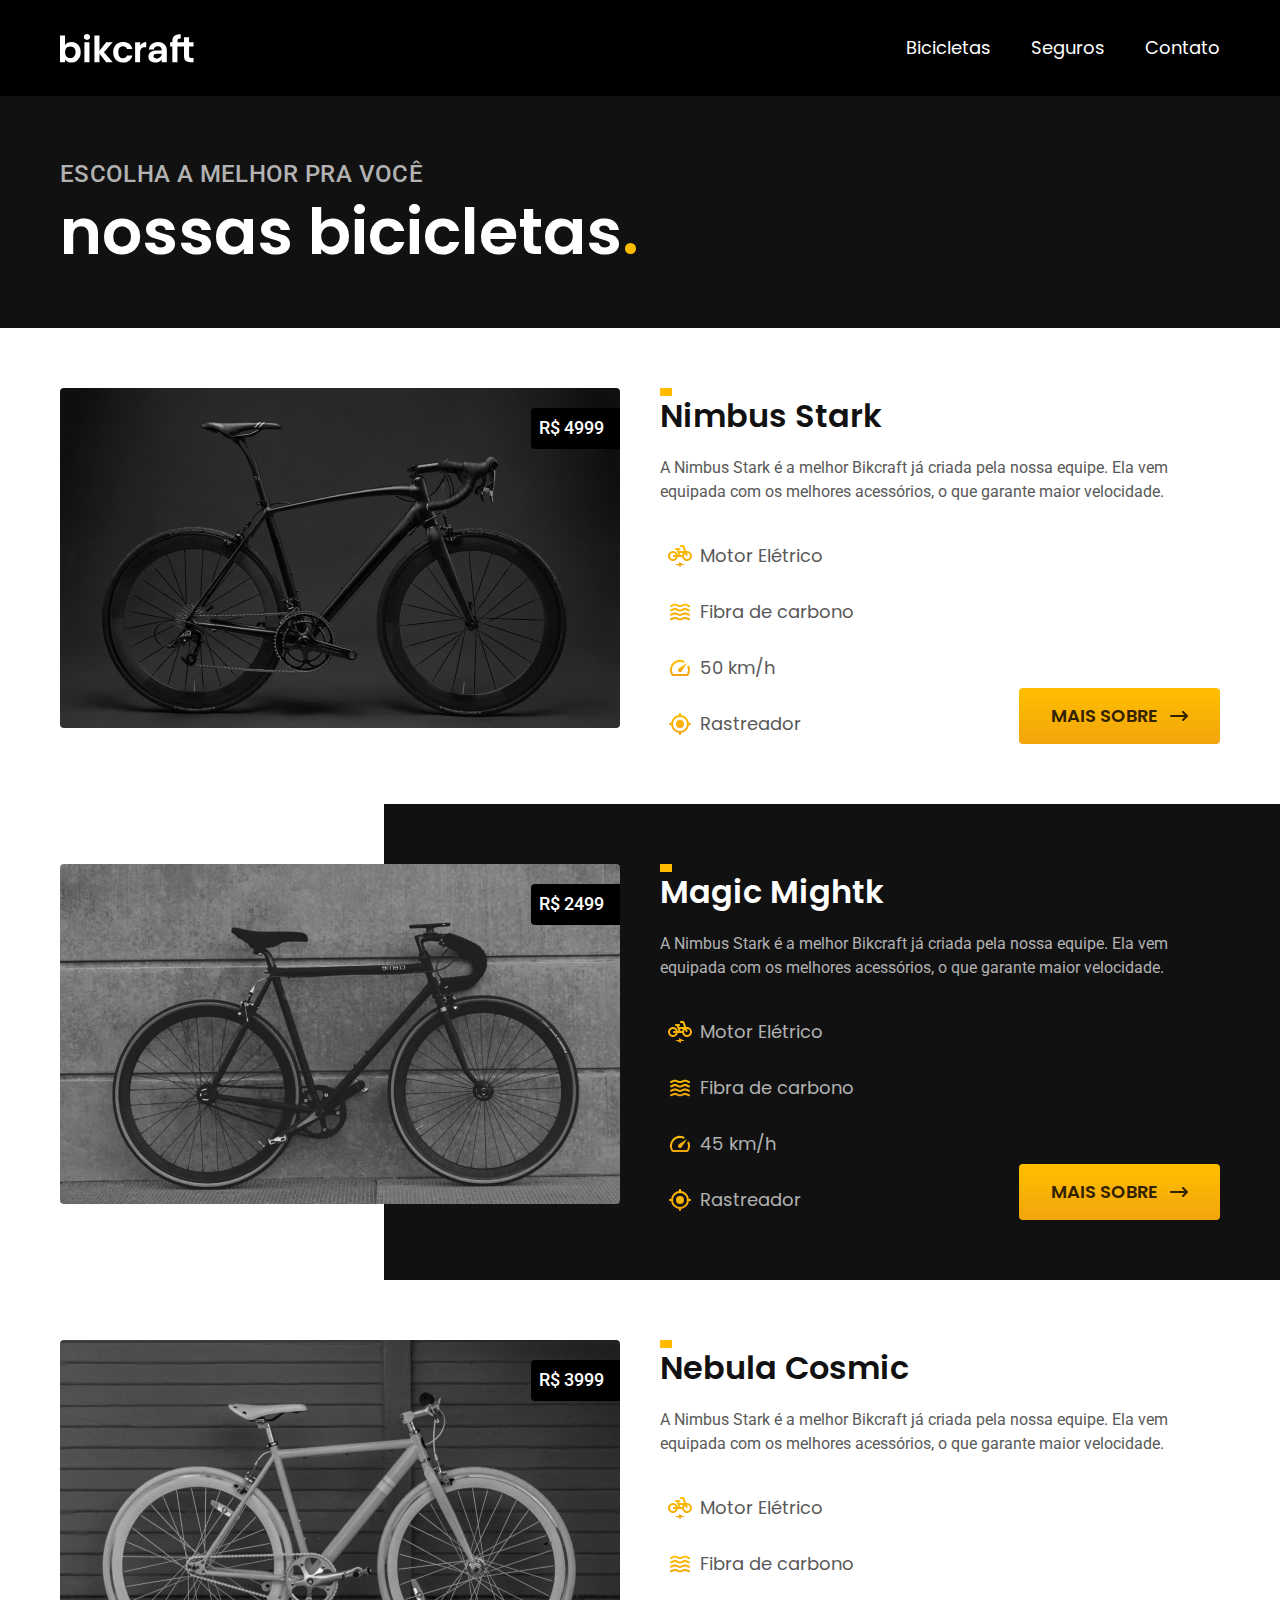
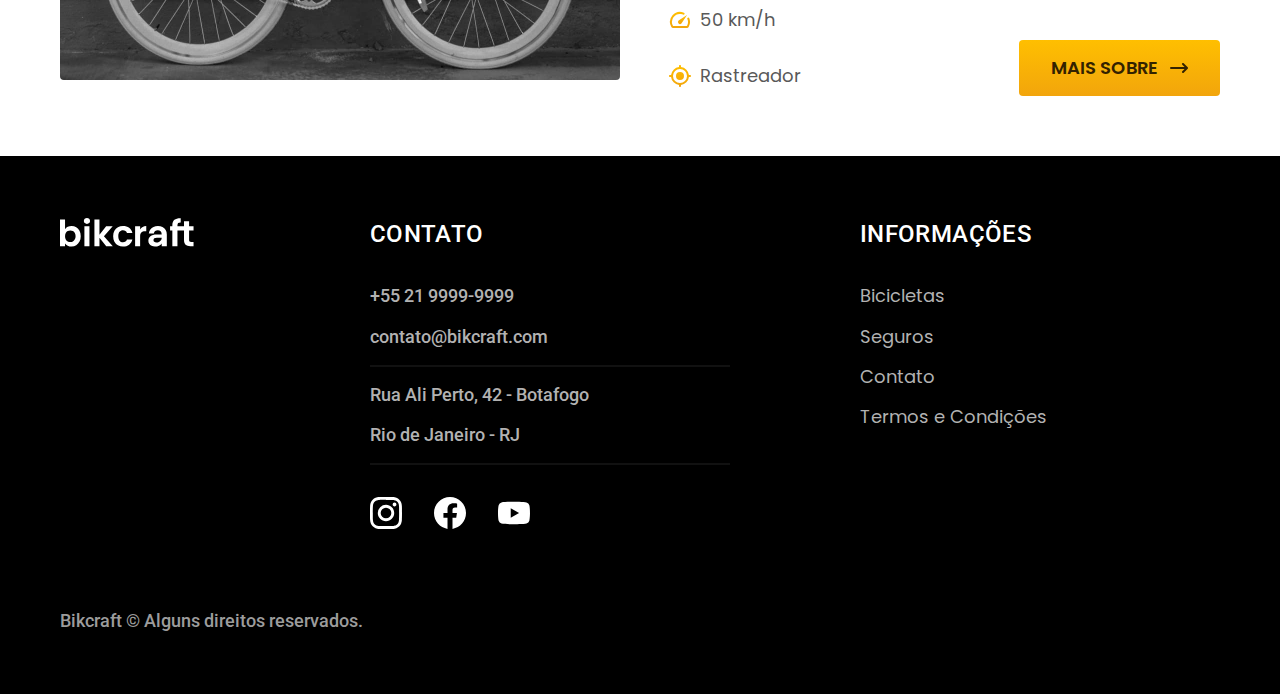
==== bicicletas.html @ 0a7a32d2 "Finalizado as paginas de termos e bicicletas" ====
<!DOCTYPE html>
<html lang="pt-br">

<head>
  <meta charset="UTF-8">
  <meta name="viewport" content="width=device-width, initial-scale=1.0">

  <title>Bicicletas | Bikcraft</title>
  <meta name="description" content="Bicicletas">

  <link rel="stylesheet" href="./css/style.css">

  <link rel="preconnect" href="https://fonts.googleapis.com">
  <link rel="preconnect" href="https://fonts.gstatic.com" crossorigin>
  <link
    href="https://fonts.googleapis.com/css2?family=Poppins:ital,wght@0,100;0,200;0,300;0,400;0,500;0,600;0,700;0,800;0,900;1,100;1,200;1,300;1,400;1,500;1,600;1,700;1,800;1,900&family=Roboto:ital,wght@0,100;0,300;0,400;0,500;0,700;0,900;1,100;1,300;1,400;1,500;1,700;1,900&family=Merriweather:ital,wght@0,300;0,400;0,700;0,900;1,300;1,400;1,700;1,900&display=swap"
    rel="stylesheet">
</head>

<body id="bicicletas">
  <header class="header-bg">
    <div class="header container">
      <a href="./">
        <img src="./img/bikcraft.svg" alt="Bikcraft">
      </a>
      <nav aria-label="primaria">
        <ul class="header-menu font-1-m cor-0">
          <li><a href="./bicicletas.html">Bicicletas</a></li>
          <li><a href="./seguros.html">Seguros</a></li>
          <li><a href="./contato.html">Contato</a></li>
        </ul>
      </nav>
    </div>
  </header>
  <main>
    <div class="titulo-bg">
      <div class="titulo container">
        <p class="font-2-l-b cor-5">Escolha a melhor pra você</p>
        <h1 class="font-1-xxl cor-0">nossas bicicletas<span class="cor-p1">.</span></h1>
      </div>
    </div>
    <div class="bicicletas container">
      <div class="bicicletas-imagem">
        <img src="./img/bicicletas/nimbus.jpg" alt="Bicicleta preta">
        <span class="font-2-m cor-0">R$ 4999</span>
      </div>
      <div class="bicicletas-conteudo">
        <h2 class="font-1-xl">Nimbus Stark</h2>
        <p class="font-2-s cor-8">A Nimbus Stark é a melhor Bikcraft já criada pela nossa equipe. Ela vem equipada com
          os melhores acessórios, o que garante maior velocidade.</p>
        <ul class="font-1-m cor-8">
          <li><img src="./img/icones/eletrica.svg" alt="">Motor Elétrico</li>
          <li><img src="./img/icones/carbono.svg" alt="">Fibra de carbono</li>
          <li><img src="./img/icones/velocidade.svg" alt="">50 km/h</li>
          <li><img src="./img/icones/rastreador.svg" alt="">Rastreador</li>
        </ul>
        <a class="botao seta" href="./bicicletas/nimbus.html">Mais Sobre</a>
      </div>
    </div>
    <div class="bicicletas-bg">
      <div class="bicicletas container">
        <div class="bicicletas-imagem">
          <img src="./img/bicicletas/magic.jpg" alt="Bicicleta preta">
          <span class="font-2-m cor-0">R$ 2499</span>
        </div>
        <div class="bicicletas-conteudo">
          <h2 class="font-1-xl cor-0">Magic Mightk</h2>
          <p class="font-2-s cor-5">A Nimbus Stark é a melhor Bikcraft já criada pela nossa equipe. Ela vem equipada com
            os melhores acessórios, o que garante maior velocidade.</p>
          <ul class="font-1-m cor-5">
            <li><img src="./img/icones/eletrica.svg" alt="">Motor Elétrico</li>
            <li><img src="./img/icones/carbono.svg" alt="">Fibra de carbono</li>
            <li><img src="./img/icones/velocidade.svg" alt="">45 km/h</li>
            <li><img src="./img/icones/rastreador.svg" alt="">Rastreador</li>
          </ul>
          <a class="botao seta" href="./bicicletas/magic.html">Mais Sobre</a>
        </div>
      </div>
    </div>
    <div class="bicicletas container">
      <div class="bicicletas-imagem">
        <img src="./img/bicicletas/nebula.jpg" alt="Bicicleta preta">
        <span class="font-2-m cor-0">R$ 3999</span>
      </div>
      <div class="bicicletas-conteudo">
        <h2 class="font-1-xl">Nebula Cosmic</h2>
        <p class="font-2-s cor-8">A Nimbus Stark é a melhor Bikcraft já criada pela nossa equipe. Ela vem equipada com
          os melhores acessórios, o que garante maior velocidade.</p>
        <ul class="font-1-m cor-8">
          <li><img src="./img/icones/eletrica.svg" alt="">Motor Elétrico</li>
          <li><img src="./img/icones/carbono.svg" alt="">Fibra de carbono</li>
          <li><img src="./img/icones/velocidade.svg" alt="">50 km/h</li>
          <li><img src="./img/icones/rastreador.svg" alt="">Rastreador</li>
        </ul>
        <a class="botao seta" href="./bicicletas/nebula.html">Mais Sobre</a>
      </div>
  </main>
  <footer class="footer-bg">
    <div class="footer container">
      <img src="./img/bikcraft.svg" alt="Bikcraft">
      <div class="footer-contato">
        <h3 class="font-2-l-b cor-0">Contato</h3>
        <ul class="font-2-m cor-5">
          <li><a href="tel:+552199999999">+55 21 9999-9999</a></li>
          <li><a href="mailto:contato@bikcraft.com">contato@bikcraft.com</a></li>
          <li>Rua Ali Perto, 42 - Botafogo</li>
          <li>Rio de Janeiro - RJ</li>
        </ul>
        <div class="footer-redes">
          <a href="./">
            <img src="./img/redes/instagram.svg" alt="Instagram">
          </a>
          <a href="./">
            <img src="./img/redes/facebook.svg" alt="Facebook">
          </a>
          <a href="./">
            <img src="./img/redes/youtube.svg" alt="Youtube">
          </a>
        </div>
      </div>
      <div class="footer-informacoes">
        <h3 class="font-2-l-b cor-0">Informações</h3>
        <nav>
          <ul class="font-1-m cor-5">
            <li><a href="./bicicletas.html">Bicicletas</a></li>
            <li><a href="./seguros.html">Seguros</a></li>
            <li><a href="./contato.html">Contato</a></li>
            <li><a href="./termos.html">Termos e Condições</a></li>
          </ul>
        </nav>
      </div>
      <p class="footer-copy font-2-m cor-6">Bikcraft © Alguns direitos reservados.</p>
    </div>
  </footer>
</body>

</html>
---- css/style.css ----
@import "./global/global.css";
@import "./utilidades/tipografia.css";
@import "./utilidades/cores.css";

@import "./global/header.css";
@import "./global/footer.css";
/*  UTILIDADES  */
@import "./utilidades/componentes.css";


/*  HOME  */
@import "./home/introducao.css";
@import "./home/tecnologia.css";
@import "./home/parceiros.css";
@import "./home/depoimento.css";

/*  BICICLETAS  */
@import "./bicicletas/bicicletas-lista.css";
@import "./bicicletas/bicicletas.css";

/*  SEGUROS  */
@import "./seguros/seguros.css";

/*  TERMOS  */
@import "./termos/termos.css"
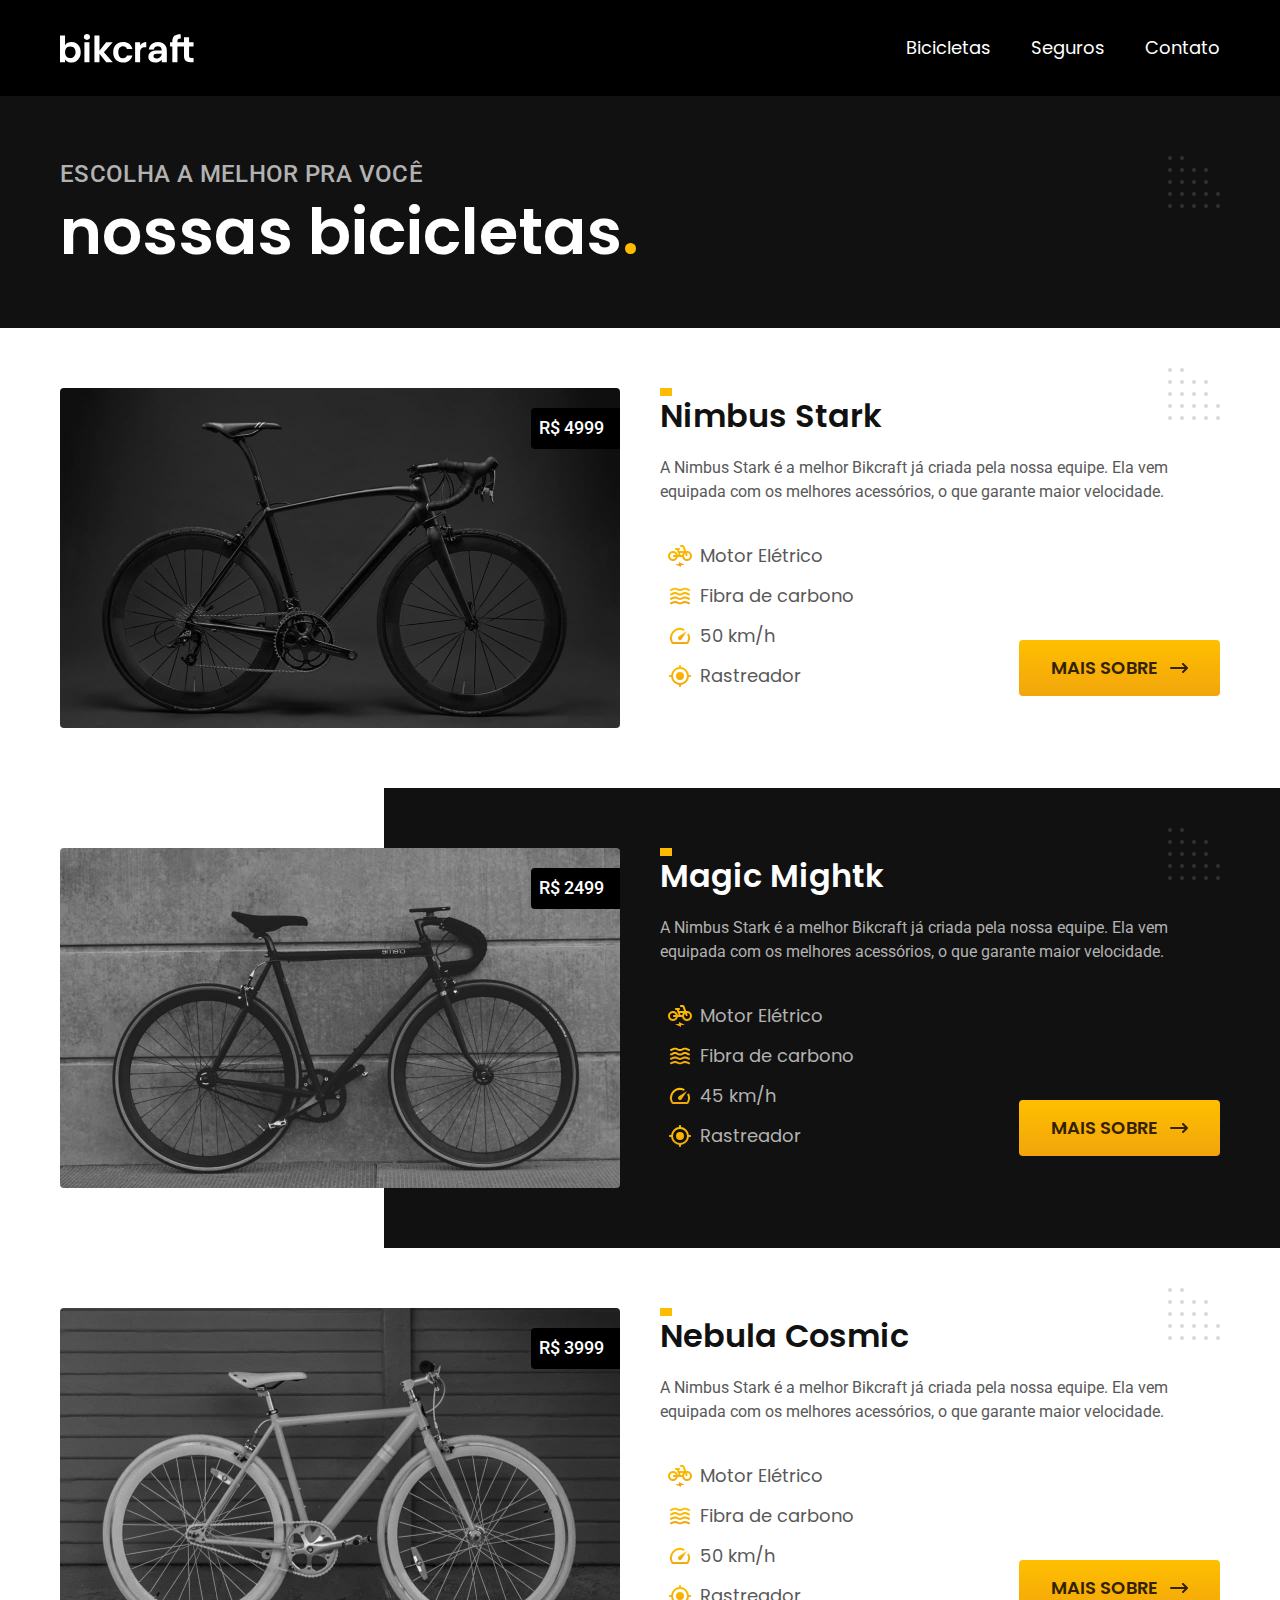
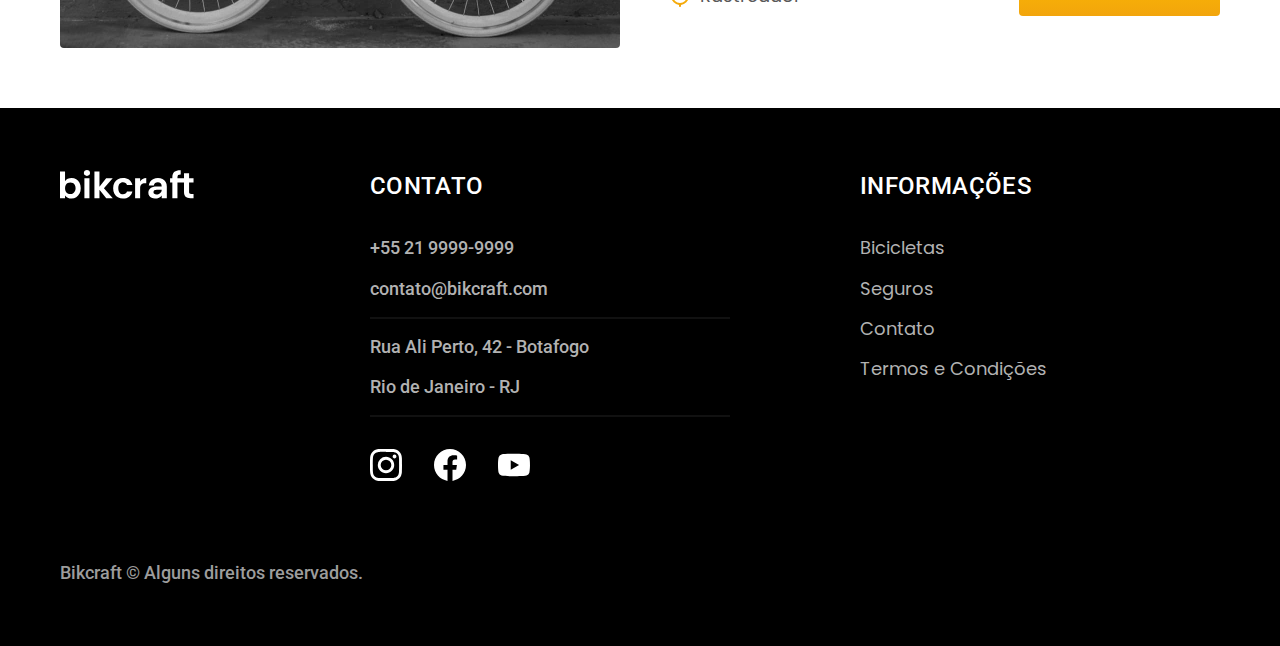
==== commit 53f4b798: "Decorações e Otimizações finalizadas" ====
--- a/bicicletas.html
+++ b/bicicletas.html
@@ -8,8 +8,8 @@
   <title>Bicicletas | Bikcraft</title>
   <meta name="description" content="Bicicletas">
 
+  <link rel="preload" href="./css/style.css" as="style">
   <link rel="stylesheet" href="./css/style.css">
-
   <link rel="preconnect" href="https://fonts.googleapis.com">
   <link rel="preconnect" href="https://fonts.gstatic.com" crossorigin>
   <link
@@ -54,7 +54,7 @@
           <li><img src="./img/icones/velocidade.svg" alt="">50 km/h</li>
           <li><img src="./img/icones/rastreador.svg" alt="">Rastreador</li>
         </ul>
-        <a class="botao seta" href="./bicicletas/nimbus.html">Mais Sobre</a>
+        <a class="botao seta" href="./bicicleta/nimbus.html">Mais Sobre</a>
       </div>
     </div>
     <div class="bicicletas-bg">
@@ -73,7 +73,7 @@
             <li><img src="./img/icones/velocidade.svg" alt="">45 km/h</li>
             <li><img src="./img/icones/rastreador.svg" alt="">Rastreador</li>
           </ul>
-          <a class="botao seta" href="./bicicletas/magic.html">Mais Sobre</a>
+          <a class="botao seta" href="./bicicleta/magic.html">Mais Sobre</a>
         </div>
       </div>
     </div>
@@ -92,7 +92,7 @@
           <li><img src="./img/icones/velocidade.svg" alt="">50 km/h</li>
           <li><img src="./img/icones/rastreador.svg" alt="">Rastreador</li>
         </ul>
-        <a class="botao seta" href="./bicicletas/nebula.html">Mais Sobre</a>
+        <a class="botao seta" href="./bicicleta/nebula.html">Mais Sobre</a>
       </div>
   </main>
   <footer class="footer-bg">
--- a/css/style.css
+++ b/css/style.css
@@ -4,8 +4,10 @@
 
 @import "./global/header.css";
 @import "./global/footer.css";
+
 /*  UTILIDADES  */
 @import "./utilidades/componentes.css";
+@import "./utilidades/formulario.css";
 
 
 /*  HOME  */
@@ -18,8 +20,21 @@
 @import "./bicicletas/bicicletas-lista.css";
 @import "./bicicletas/bicicletas.css";
 
+/*  BICICLETA  */
+@import "./bicicleta/bicicleta.css";
+@import "./bicicleta/seguro.css";
+
 /*  SEGUROS  */
 @import "./seguros/seguros.css";
+@import "./seguros/vantagens.css";
+@import "./seguros/perguntas.css";
+
+/*  CONTATO  */
+@import "./contato/contato.css";
+@import "./contato/lojas.css";
+
+/*  ORÇAMENTO  */
+@import "./orcamento/orcamento.css";
 
 /*  TERMOS  */
 @import "./termos/termos.css"--- a/css/style.css
+++ b/css/style.css
@@ -4,8 +4,10 @@
 
 @import "./global/header.css";
 @import "./global/footer.css";
+
 /*  UTILIDADES  */
 @import "./utilidades/componentes.css";
+@import "./utilidades/formulario.css";
 
 
 /*  HOME  */
@@ -18,8 +20,21 @@
 @import "./bicicletas/bicicletas-lista.css";
 @import "./bicicletas/bicicletas.css";
 
+/*  BICICLETA  */
+@import "./bicicleta/bicicleta.css";
+@import "./bicicleta/seguro.css";
+
 /*  SEGUROS  */
 @import "./seguros/seguros.css";
+@import "./seguros/vantagens.css";
+@import "./seguros/perguntas.css";
+
+/*  CONTATO  */
+@import "./contato/contato.css";
+@import "./contato/lojas.css";
+
+/*  ORÇAMENTO  */
+@import "./orcamento/orcamento.css";
 
 /*  TERMOS  */
 @import "./termos/termos.css"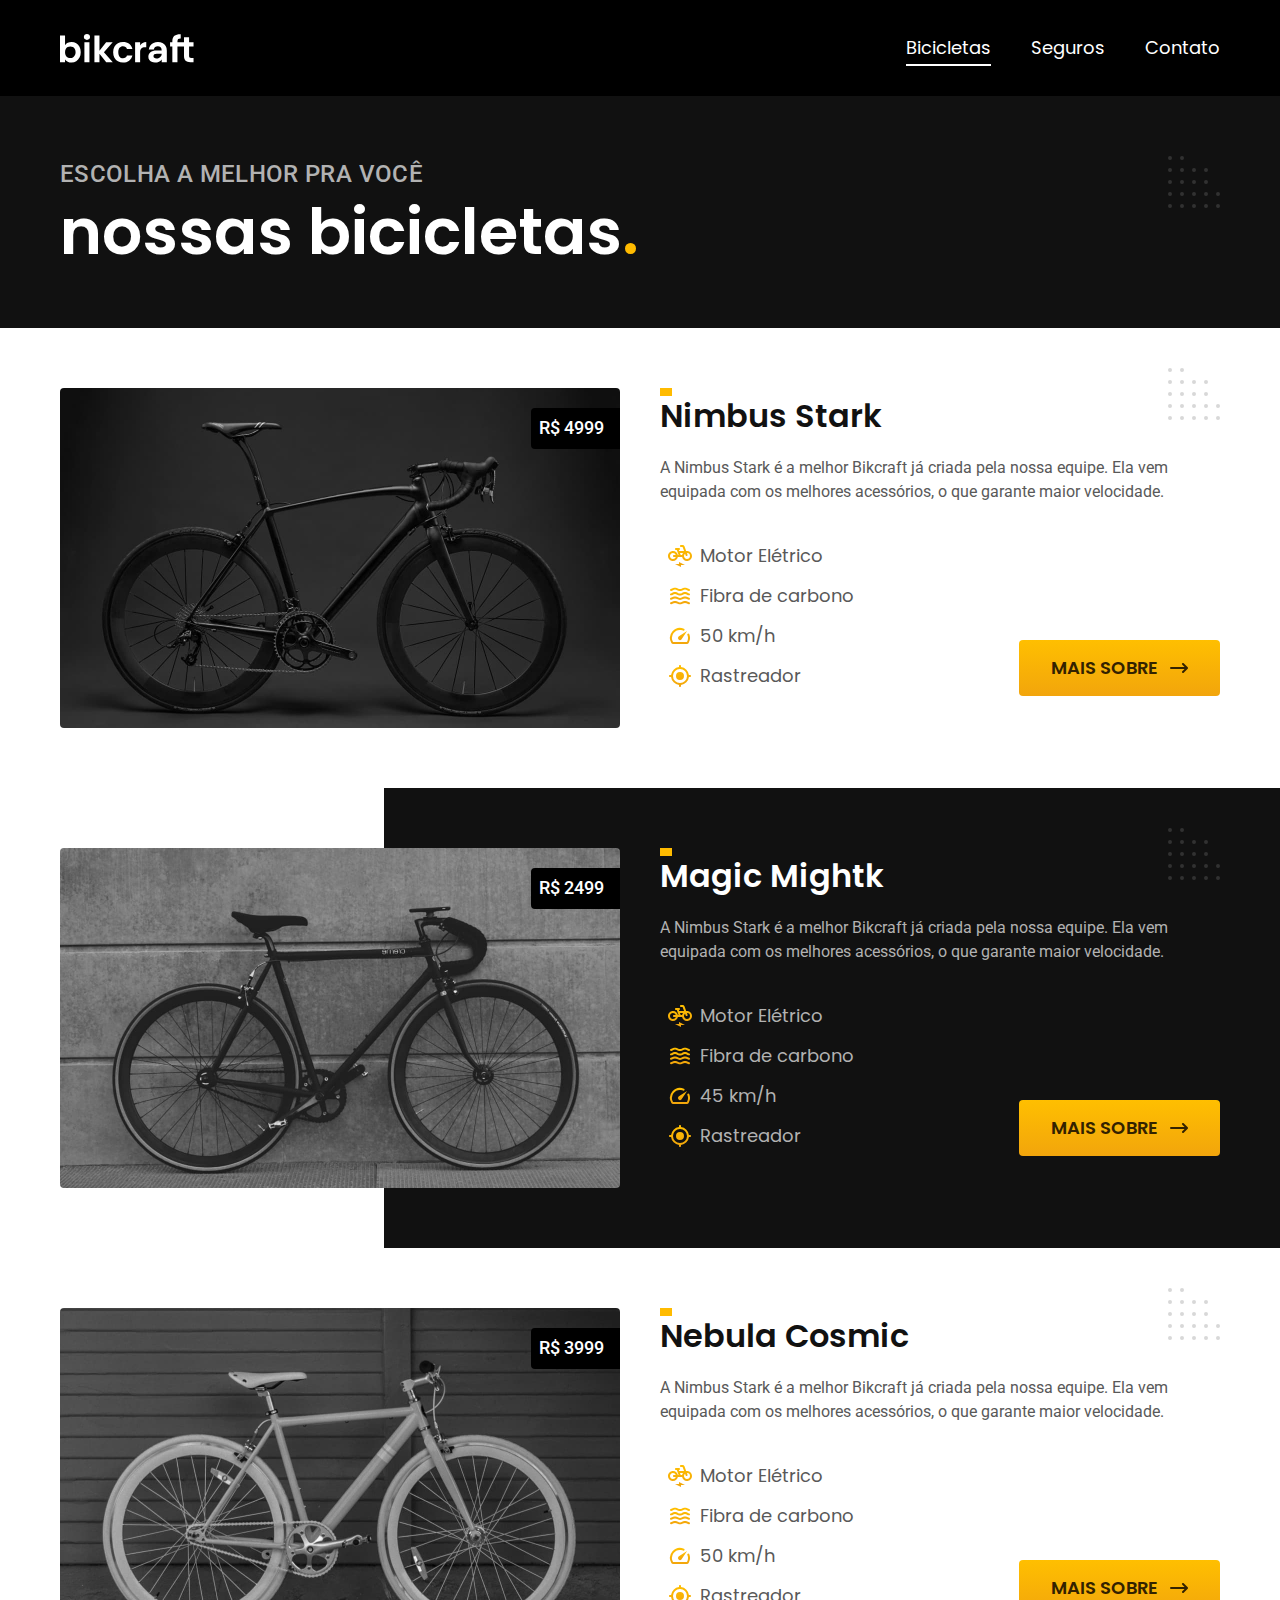
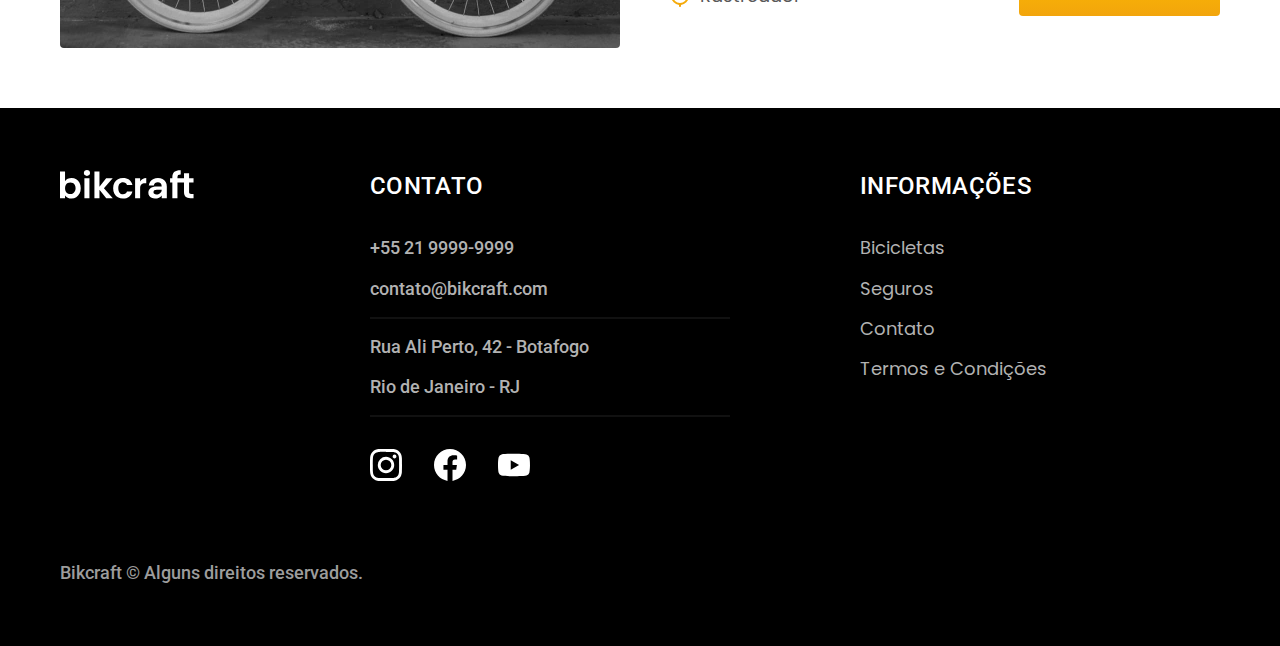
==== commit 88017407: "Parte das perguntas frequentes finalizada - JS" ====
--- a/bicicletas.html
+++ b/bicicletas.html
@@ -132,6 +132,6 @@
       <p class="footer-copy font-2-m cor-6">Bikcraft © Alguns direitos reservados.</p>
     </div>
   </footer>
+<script src="./js/script.js"></script>
 </body>
-
 </html>